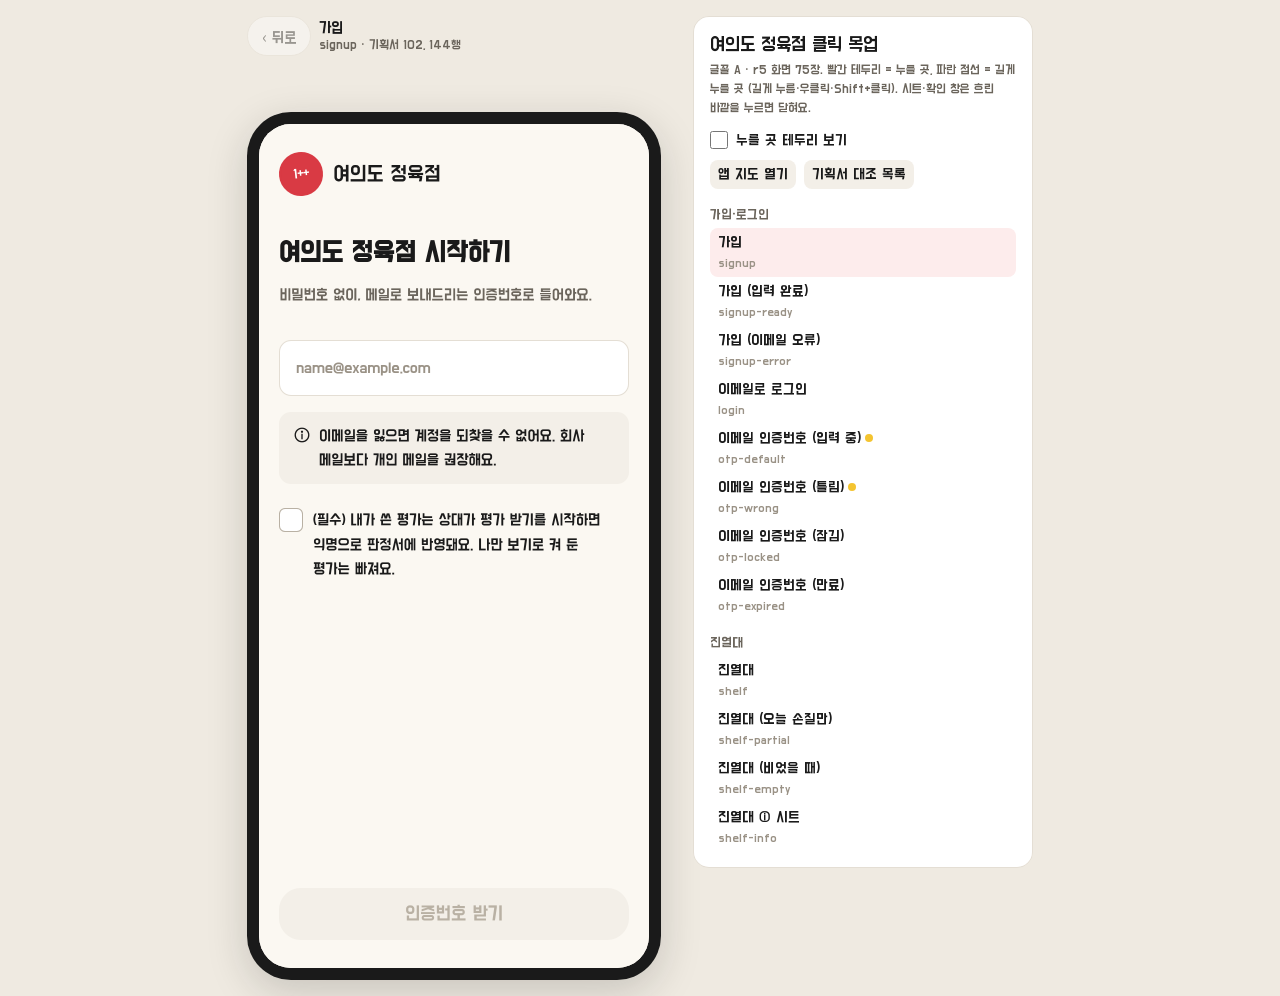
==== DzVlhZ6e04bRAQ/index.html @ 316b3502 "mockup" ====
<!doctype html><html lang="ko"><head><meta name="robots" content="noindex, nofollow"><meta charset="utf-8"><meta name="viewport" content="width=390">
<title>여의도 정육점 · 클릭 목업 (글꼴 A)</title>
<style>/* generated by make_font_css.py --used — fonts: SIL OFL 1.1 (see OFL-*.txt) */
@font-face{font-family:'Do Hyeon';font-style:normal;font-weight:400;font-display:block;src:url([data-uri]) format('woff2');}
@font-face{font-family:'Noto Sans KR';font-style:normal;font-weight:400;font-display:block;src:url([data-uri]) format('woff2');}
@font-face{font-family:'Noto Sans KR';font-style:normal;font-weight:700;font-display:block;src:url([data-uri]) format('woff2');}

*{box-sizing:border-box;margin:0;padding:0}
html,body{background:#EFEAE1;color:#1A1A1A;font-family:'Do Hyeon','Noto Sans KR',sans-serif;-webkit-font-smoothing:antialiased;word-break:keep-all}
button{font:inherit;color:inherit;background:none;border:0;cursor:pointer}
.wrap{display:flex;gap:32px;align-items:flex-start;justify-content:center;padding:16px 24px}
.col{display:flex;flex-direction:column;align-items:center;gap:10px}
.chrome{width:414px;display:flex;align-items:center;gap:8px}
.cbtn{height:40px;padding:0 14px;border-radius:20px;background:#FFFFFF;border:1px solid #E4DED4;font-size:16px;display:flex;align-items:center;gap:4px}
.cbtn:disabled{opacity:.4;cursor:default}
.lbl{flex:1;min-width:0;font-size:16px;line-height:1.25}
.lbl small{display:block;font-size:13px;color:#6B655C;white-space:nowrap;overflow:hidden;text-overflow:ellipsis}
.ribbon{width:414px;height:36px;border-radius:10px;background:#FFE074;color:#1A1A1A;font-size:15px;padding:0 12px;display:flex;align-items:center;visibility:hidden;white-space:nowrap;overflow:hidden;text-overflow:ellipsis}
.ribbon.on{visibility:visible}
.phone{width:414px;height:868px;border-radius:44px;background:#1A1A1A;padding:12px;box-shadow:0 12px 40px rgba(26,26,26,.18)}
#screen{position:relative;width:390px;height:844px;border-radius:32px;overflow:hidden;background:#FBF8F2}
#vp{position:absolute;inset:0;overflow-y:auto;overflow-x:hidden;scrollbar-width:none}
#vp::-webkit-scrollbar{display:none}
#page{position:relative;width:390px}
#page img.shot{display:block;width:390px;user-select:none;-webkit-user-drag:none}
.bar{position:absolute;left:0;width:390px;background-repeat:no-repeat;background-size:390px auto;z-index:30}
.hs{position:absolute;z-index:2;border-radius:8px;-webkit-tap-highlight-color:transparent}
.hs.scrim{z-index:1;border-radius:0}
.hs.block{z-index:1;cursor:default}
body.outl .hs:not(.block){outline:2px solid rgba(240,80,90,.95);outline-offset:-2px;background:rgba(240,80,90,.10)}
body.outl .hs.longonly{outline-color:rgba(63,137,246,.95);outline-style:dashed;background:rgba(63,137,246,.10)}
body.outl .hs.haslong:not(.longonly){box-shadow:inset 0 0 0 4px rgba(63,137,246,.45)}
body.outl .hs.scrim{outline:3px dashed rgba(255,255,255,.9);background:rgba(240,80,90,.06)}
#toast{position:absolute;left:20px;right:20px;bottom:110px;background:#1A1A1A;color:#FFFFFF;border-radius:12px;padding:14px 16px;font-size:15px;line-height:1.45;z-index:60;opacity:0;transition:opacity .2s;pointer-events:none}
#toast.on{opacity:1}
/* 준비 중인 화면 (v5 토큰) */
#cs{position:absolute;inset:0;background:#FBF8F2;display:none;flex-direction:column;z-index:40}
#cs.on{display:flex}
#cs .top{display:flex;align-items:center;height:56px;padding:0 12px 0 8px}
#cs .ib{width:44px;height:44px;display:grid;place-items:center;border-radius:22px}
#cs main{flex:1;display:flex;flex-direction:column;align-items:center;justify-content:center;padding:0 32px 120px;text-align:center}
#cs .ico{width:72px;height:72px;border-radius:36px;background:#F3EFE8;display:grid;place-items:center;margin-bottom:20px}
#cs h1{font-size:26px;font-weight:400}
#cs .help{margin-top:8px;font-size:14px;color:#6B655C}
#cs .card{margin-top:20px;background:#FFFFFF;border:1px solid #E4DED4;border-radius:16px;padding:14px 18px;font-size:18px;line-height:1.4;max-width:320px}
#cs .bottom{padding:12px 20px 28px}
#cs .pri{width:100%;height:52px;border-radius:22px;background:#F0505A;color:#FFFFFF;font-size:20px}
/* 옆 패널 */
.side{width:340px;max-height:calc(100vh - 48px);overflow:auto;background:#FFFFFF;border:1px solid #E4DED4;border-radius:16px;padding:16px}
.side h2{font-size:20px;font-weight:400}
.side .help{font-size:13px;color:#6B655C;line-height:1.45;margin-top:4px}
.tg{display:flex;align-items:center;gap:8px;margin:12px 0 4px;font-size:15px;cursor:pointer}
.tg input{width:18px;height:18px;accent-color:#F0505A}
.side h3{font-size:14px;font-weight:400;color:#6B655C;margin:14px 0 4px}
.side a{display:block;padding:5px 8px;border-radius:8px;color:#1A1A1A;text-decoration:none;font-size:15px;line-height:1.3}
.side a small{color:#9A9286;font-size:12px}
.side a:hover{background:#F3EFE8}
.side a.cur{background:#FDECEC}
.side a .o{display:inline-block;width:8px;height:8px;border-radius:4px;background:#F4C430;margin-left:4px;vertical-align:middle}
.side .links{display:flex;gap:8px;margin-top:10px}
.side .links a{display:inline-block;background:#F3EFE8}
</style><style>
@media (max-width:600px){
.side{display:none}
.wrap{display:block;padding:6px 0 0}
.col{gap:6px}
.chrome,.ribbon{width:390px}
.ribbon{visibility:visible;height:auto;min-height:0;padding:0 10px}
.ribbon:not(.on){display:none}
.phone{width:390px;height:844px;padding:0;border-radius:0;background:none;box-shadow:none}
#screen{border-radius:0}
}
</style></head>
<body>
<div class="wrap">
 <div class="col">
  <div class="chrome"><button class="cbtn" id="backbtn" aria-label="뒤로">‹ 뒤로</button><div class="lbl" id="lbl"></div></div>
  <div class="ribbon" id="ribbon"></div>
  <div class="phone"><div id="screen">
   <div id="vp"><div id="page"></div></div>
   <div id="bars"></div>
   <div id="cs"><div class="top"><button class="ib" id="csback" aria-label="뒤로"><svg width="24" height="24" viewBox="0 0 24 24" fill="none"><path d="M15 5l-7 7 7 7" stroke="#1A1A1A" stroke-width="2" stroke-linecap="round" stroke-linejoin="round"/></svg></button></div>
    <main><div class="ico"><svg width="32" height="32" viewBox="0 0 24 24" fill="none"><circle cx="12" cy="12" r="9" stroke="#6B655C" stroke-width="1.8"/><path d="M12 7v5l3 2" stroke="#6B655C" stroke-width="1.8" stroke-linecap="round"/></svg></div>
     <h1>준비 중인 화면</h1><p class="help">원래 들어갈 화면</p><div class="card" id="csname"></div></main>
    <div class="bottom"><button class="pri" id="csback2">뒤로 가기</button></div></div>
   <div id="toast"></div>
  </div></div>
 </div>
 <div class="side">
  <h2>여의도 정육점 클릭 목업</h2>
  <p class="help">글꼴 A · r5 화면 75장. 빨간 테두리 = 누를 곳, 파란 점선 = 길게 누를 곳 (길게 누름·우클릭·Shift+클릭). 시트·확인 창은 흐린 바깥을 누르면 닫혀요.</p>
  <label class="tg"><input type="checkbox" id="outl"> 누를 곳 테두리 보기</label>
  <div class="links"><a href="#">앱 지도 열기</a><a href="#">기획서 대조 목록</a></div>
  <div id="list"></div>
 </div>
</div>
<script>const IMG={"signup": "[data-uri]", "signup-ready": "[data-uri]", "signup-error": "[data-uri]", "login": "[data-uri]", "otp-default": "[data-uri]", "otp-wrong": "[data-uri]", "otp-locked": "[data-uri]", "otp-expired": "[data-uri]", "shelf": "[data-uri]", "shelf-partial": "[data-uri]", "shelf-empty": "[data-uri]", "shelf-info": "[data-uri]", "notifications": "[data-uri]", "notifications-empty": "[data-uri]", "notice-detail": "[data-uri]", "settings": "[data-uri]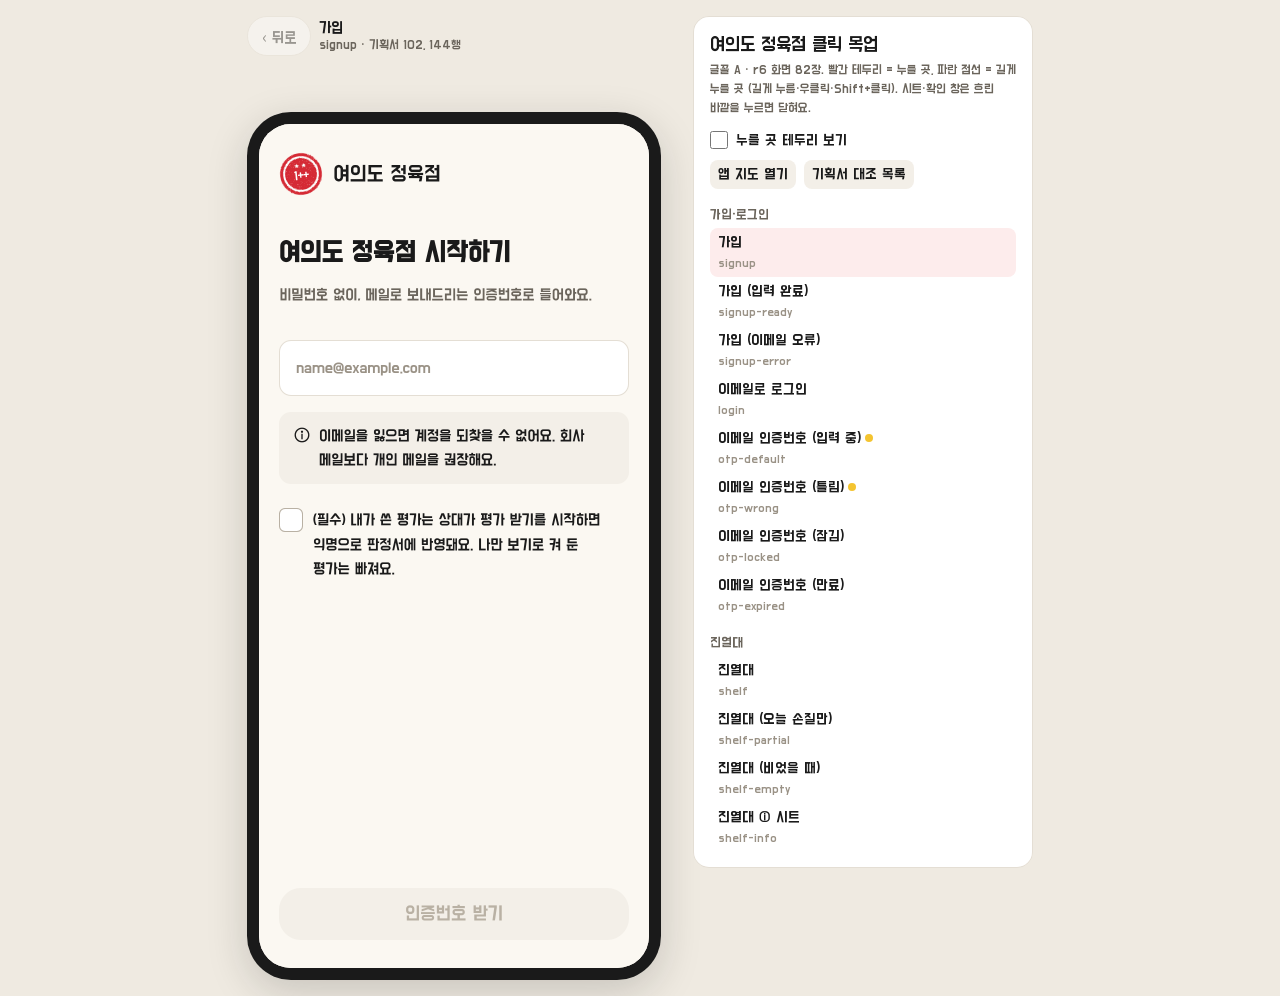
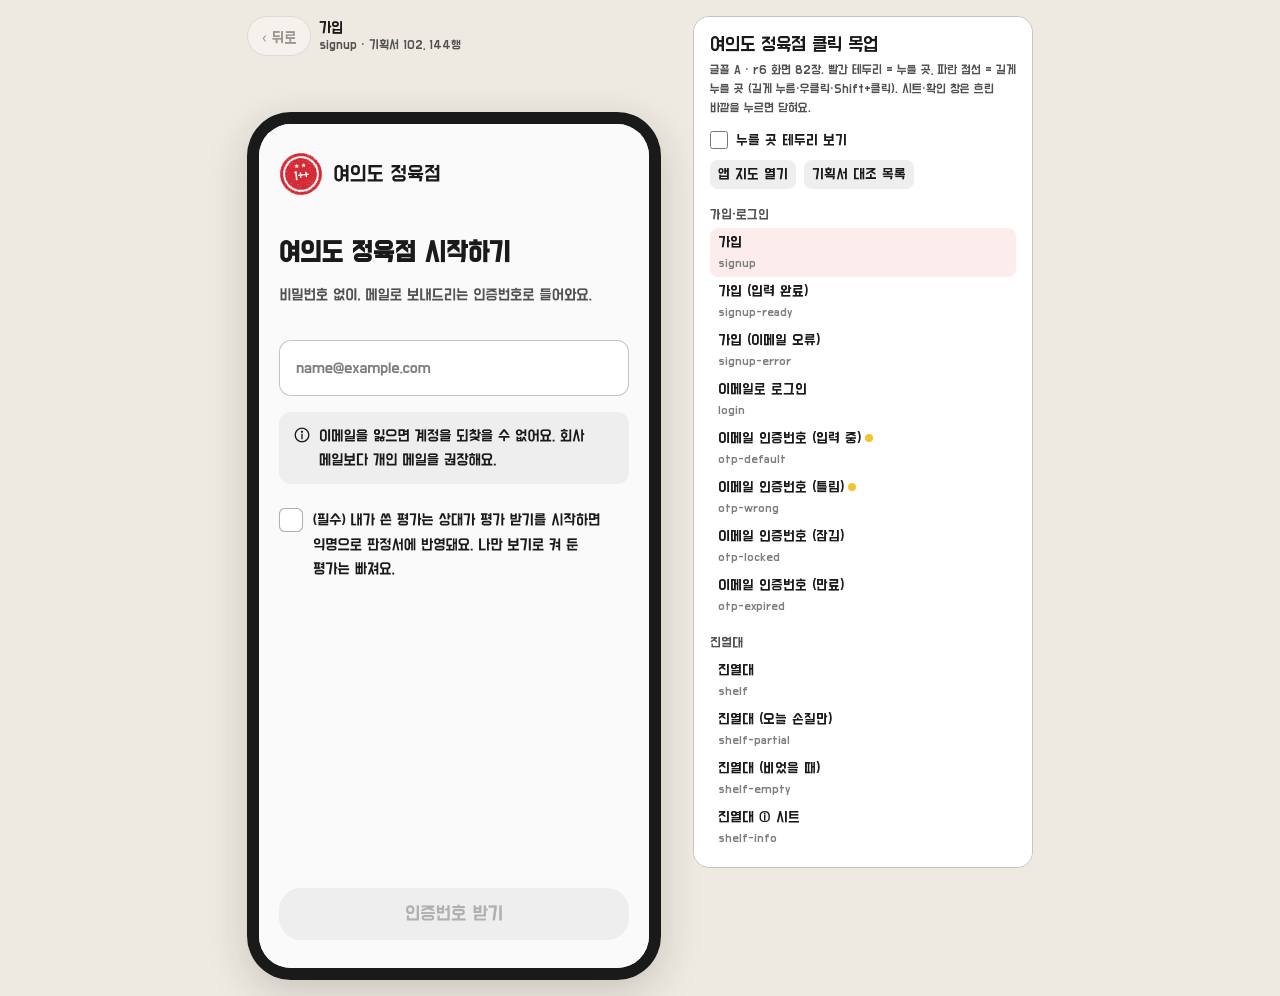
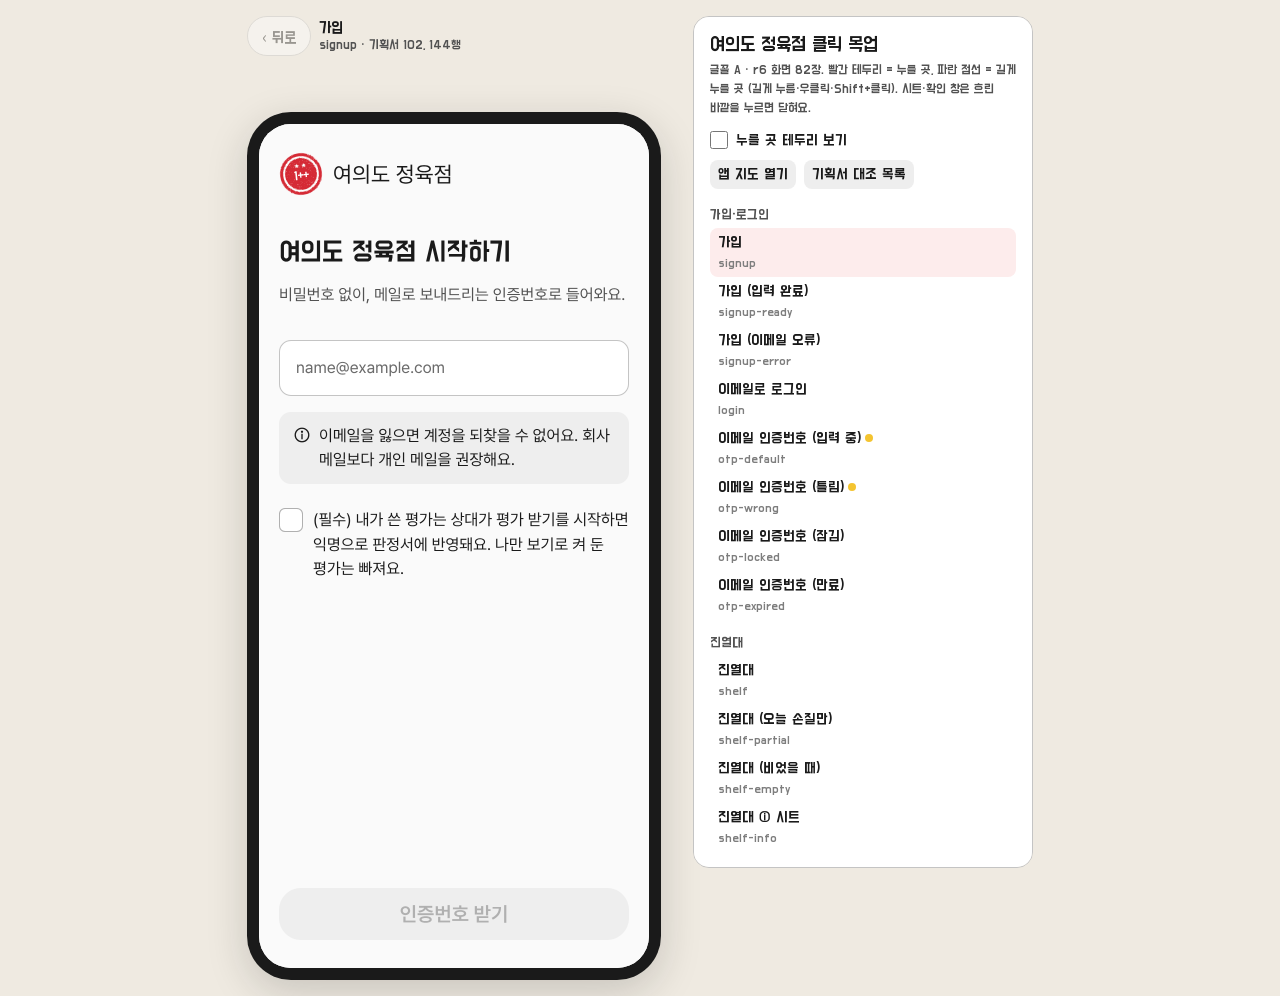
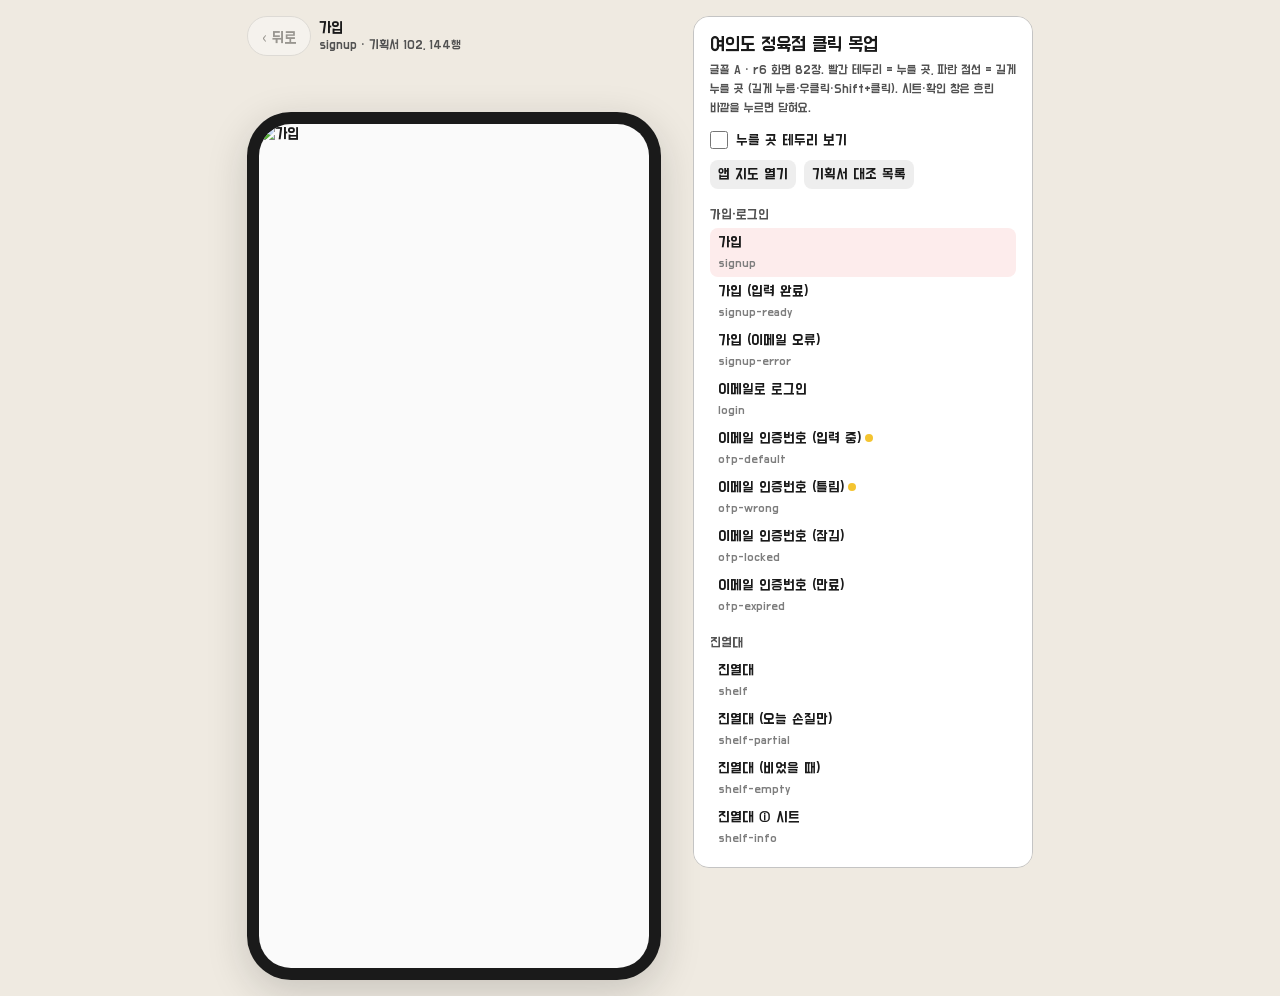
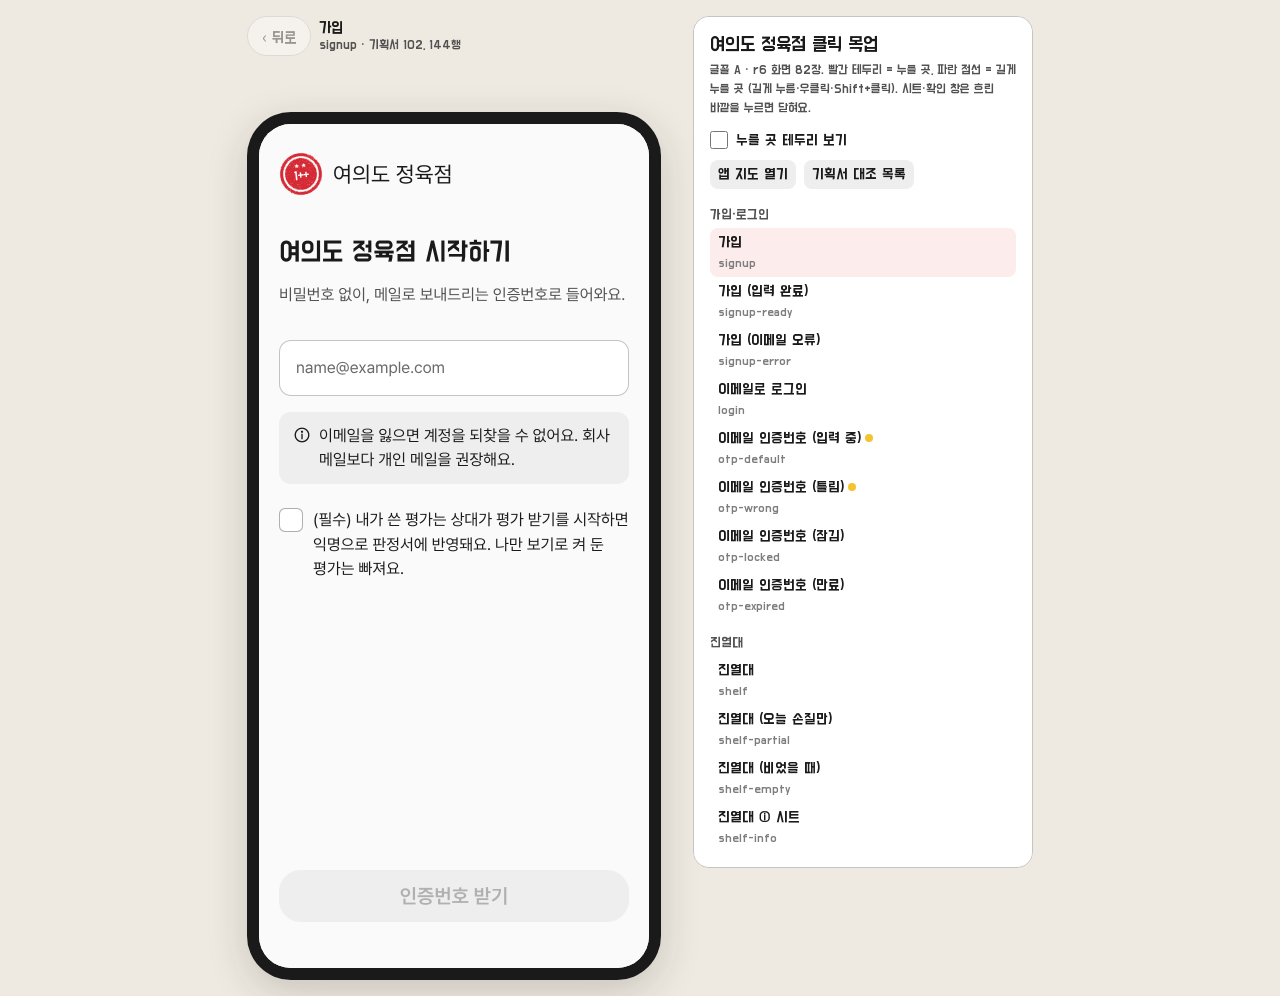
